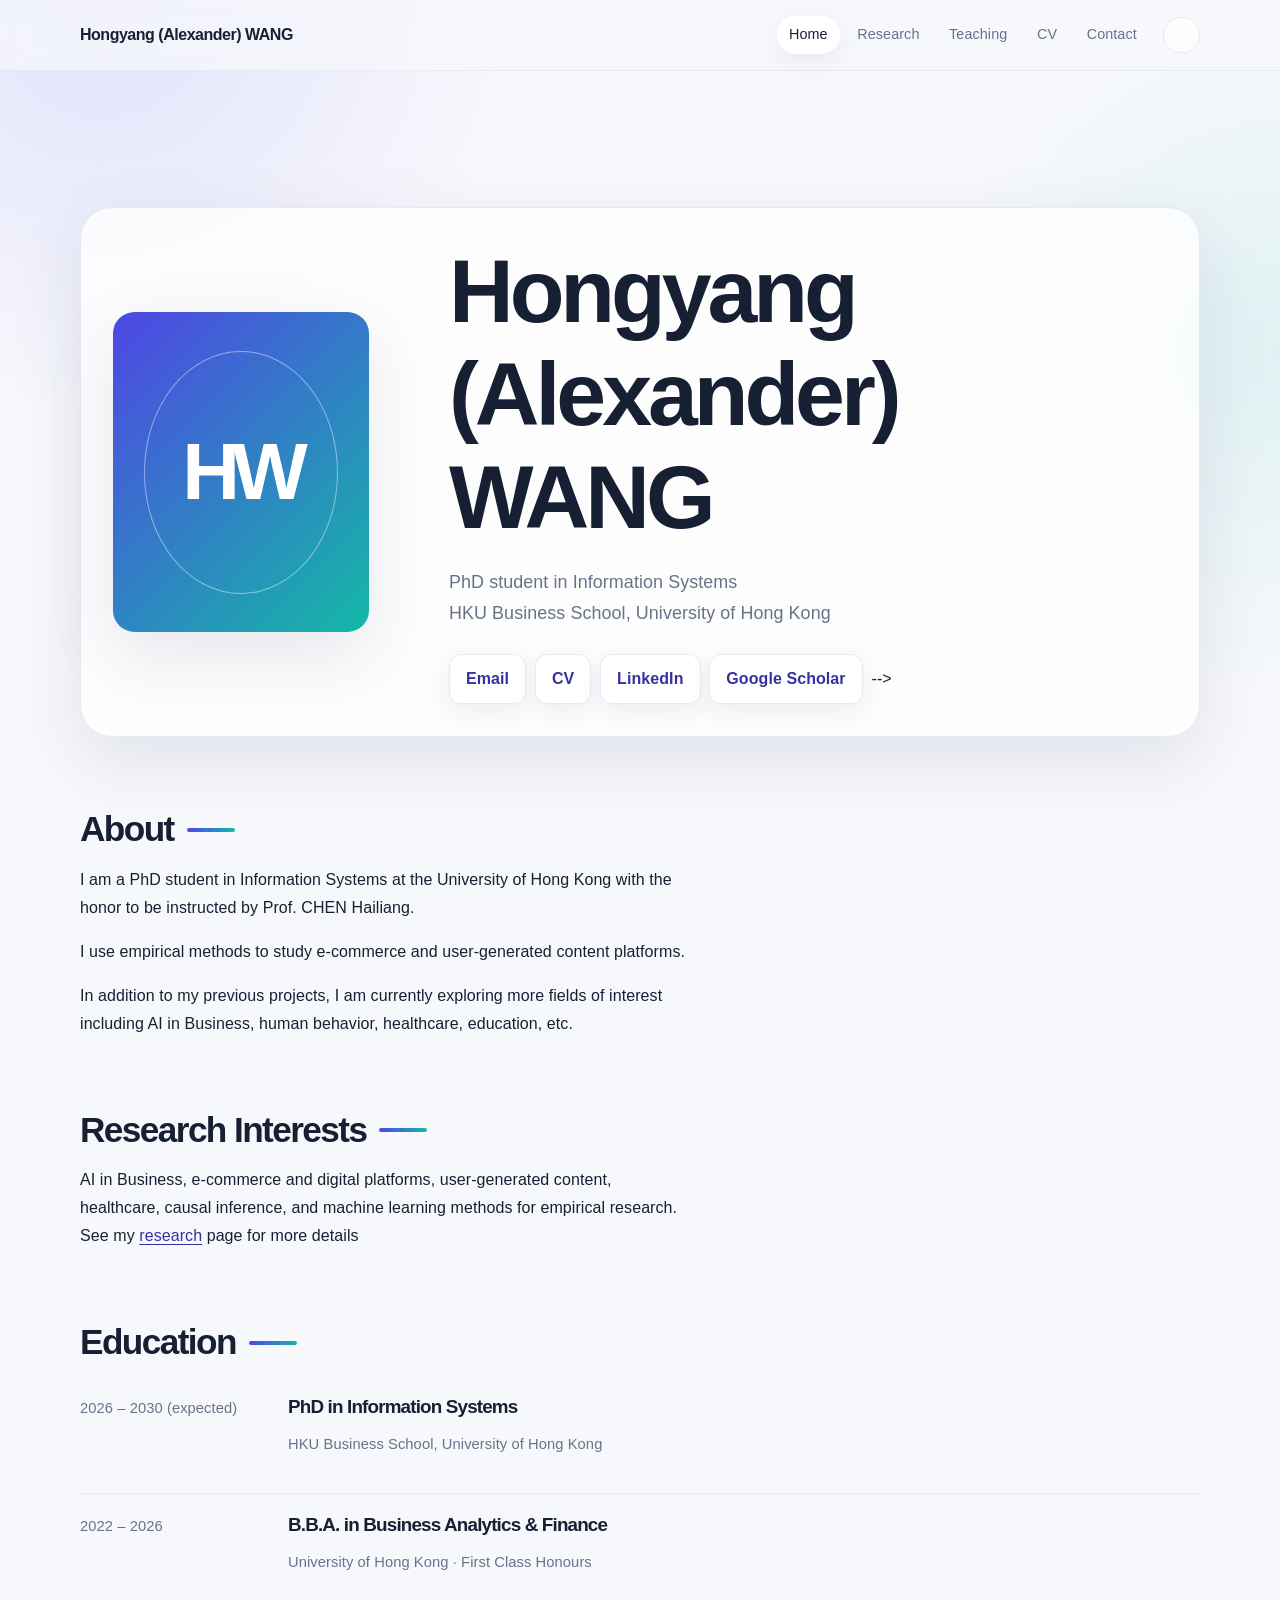
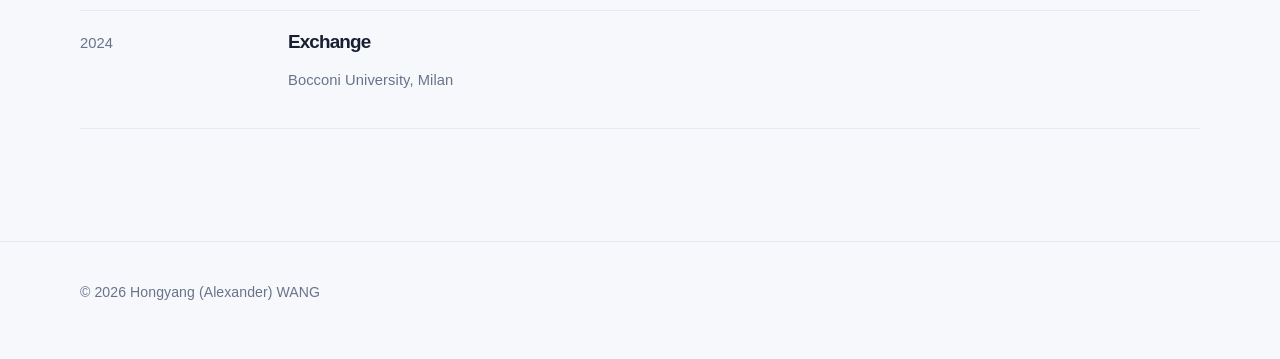
==== index.html @ e8b0f9a6 "Update index.html" ====
<!doctype html>
<html lang="en">
<head>
<meta charset="utf-8">
<meta name="viewport" content="width=device-width, initial-scale=1">
<title>Hongyang (Alexander) WANG | PhD Student in Information Systems</title>
<meta name="description" content="Personal academic website of Hongyang (Alexander) WANG, PhD student in Information Systems at the University of Hong Kong. Research, teaching, CV, and contact information.">
<meta name="author" content="Hongyang (Alexander) WANG">
<meta name="robots" content="index, follow">
<link rel="canonical" href="https://alexanderwhy.github.io/">
<meta name="theme-color" content="#ffffff" media="(prefers-color-scheme: light)">
<meta name="theme-color" content="#171a1f" media="(prefers-color-scheme: dark)">
<meta property="og:type" content="website">
<meta property="og:site_name" content="Hongyang (Alexander) WANG">
<meta property="og:title" content="Hongyang (Alexander) WANG | PhD Student in Information Systems">
<meta property="og:description" content="Personal academic website of Hongyang (Alexander) WANG, PhD student in Information Systems at the University of Hong Kong. Research, teaching, CV, and contact information.">
<meta property="og:url" content="https://alexanderwhy.github.io/">
<meta property="og:image" content="https://alexanderwhy.github.io/assets/photo.jpg">
<meta name="twitter:card" content="summary">
<meta name="twitter:title" content="Hongyang (Alexander) WANG | PhD Student in Information Systems">
<meta name="twitter:description" content="Personal academic website of Hongyang (Alexander) WANG, PhD student in Information Systems at the University of Hong Kong. Research, teaching, CV, and contact information.">
<link rel="icon" href="assets/favicon.svg" type="image/svg+xml">
<link rel="stylesheet" href="assets/style.css">
<script src="assets/theme.js"></script>
<script type="application/ld+json">
{
  "@context": "https://schema.org",
  "@type": "Person",
  "name": "Hongyang (Alexander) WANG",
  "alternateName": [
    "Alexander WANG",
    "WANG Hongyang"
  ],
  "jobTitle": "PhD Student in Information Systems",
  "alumniOf": {
    "@type": "CollegeOrUniversity",
    "name": "The University of Hong Kong"
  },
  "affiliation": {
    "@type": "CollegeOrUniversity",
    "name": "The University of Hong Kong"
  },
  "url": "https://alexanderwhy.github.io/",
  "knowsAbout": [
    "Information systems",
    "E-commerce",
    "User-generated content",
    "Machine learning",
    "Causal inference"
  ]
}
</script>
</head>
<body>
<a class="skip" href="#main">Skip to content</a>
<header class="site-header">
  <div class="wrap bar">
    <a class="site-name" href="index.html">Hongyang (Alexander) WANG</a>
    <nav aria-label="Main">
      <ul>
        <li><a href="index.html" aria-current="page">Home</a></li>
        <li><a href="research.html">Research</a></li>
        <li><a href="teaching.html">Teaching</a></li>
        <li><a href="cv.html">CV</a></li>
        <li><a href="contact.html">Contact</a></li>
      </ul>
      <button class="theme-toggle" type="button" hidden></button>
    </nav>
  </div>
</header>
<main id="main" class="wrap">

<section class="intro">
  <div class="portrait">
    <span class="initials" aria-hidden="true">HW</span>
    <img src="assets/photo.jpg" alt="Portrait of Hongyang (Alexander) WANG" width="336" height="420" onerror="this.remove()">
  </div>
  <div>
    <h1>Hongyang (Alexander) WANG</h1>
    <p class="subtitle">PhD student in Information Systems<br>HKU Business School, University of Hong Kong</p>
    <ul class="links">
      <li><a href="mailto:whyhku25@connect.hku.hk">Email</a></li>
      <li><a href="assets/Wang_Hongyang_CV.pdf">CV</a></li>
      <li><a href="https://www.linkedin.com/in/hongyang-wang-a38404253/">LinkedIn</a></li>
      <li><a href="https://scholar.google.com/citations?hl=en&user=YP1BX7oAAAAJ">Google Scholar</a></li>

      -->
    </ul>
  </div>
</section>

<section>
  <h2>About</h2>
  <p>I am a PhD student in Information Systems at the University of Hong Kong with the honor to be instructed by Prof. CHEN Hailiang. </p>
  <p>I use empirical methods to study e-commerce and user-generated content platforms.</p>
  <p>In addition to my previous projects, I am currently exploring more fields of interest including AI in Business, human behavior, healthcare, education, etc. </p>
</section>

<section>
  <h2>Research Interests</h2>
  <p>AI in Business, e-commerce and digital platforms, user-generated content, healthcare, causal inference, and machine learning methods for empirical research. See my <a href="research.html">research</a> page for more details</p>
</section>

<section>
  <h2>Education</h2>
  <div class="entry">
    <div class="when">2026 &ndash; 2030 (expected)</div>
    <div>
      <h3>PhD in Information Systems</h3>
      <p class="meta">HKU Business School, University of Hong Kong</p>
    </div>
  </div>
  <div class="entry">
    <div class="when">2022 &ndash; 2026</div>
    <div>
      <h3>B.B.A. in Business Analytics & Finance</h3>
      <p class="meta">University of Hong Kong &middot; First Class Honours</p>
    </div>
  </div>
  <div class="entry">
    <div class="when">2024</div>
    <div>
      <h3>Exchange</h3>
      <p class="meta">Bocconi University, Milan</p>
    </div>
  </div>
</section>

</main>
<footer class="site-footer">
  <div class="wrap">
    <p>&copy; 2026 Hongyang (Alexander) WANG</p>
  </div>
</footer>
</body>
</html>
---- assets/style.css ----
/* The site pages reference assets/style.css. Keep the canonical stylesheet available there. */
@import url("../style.css");
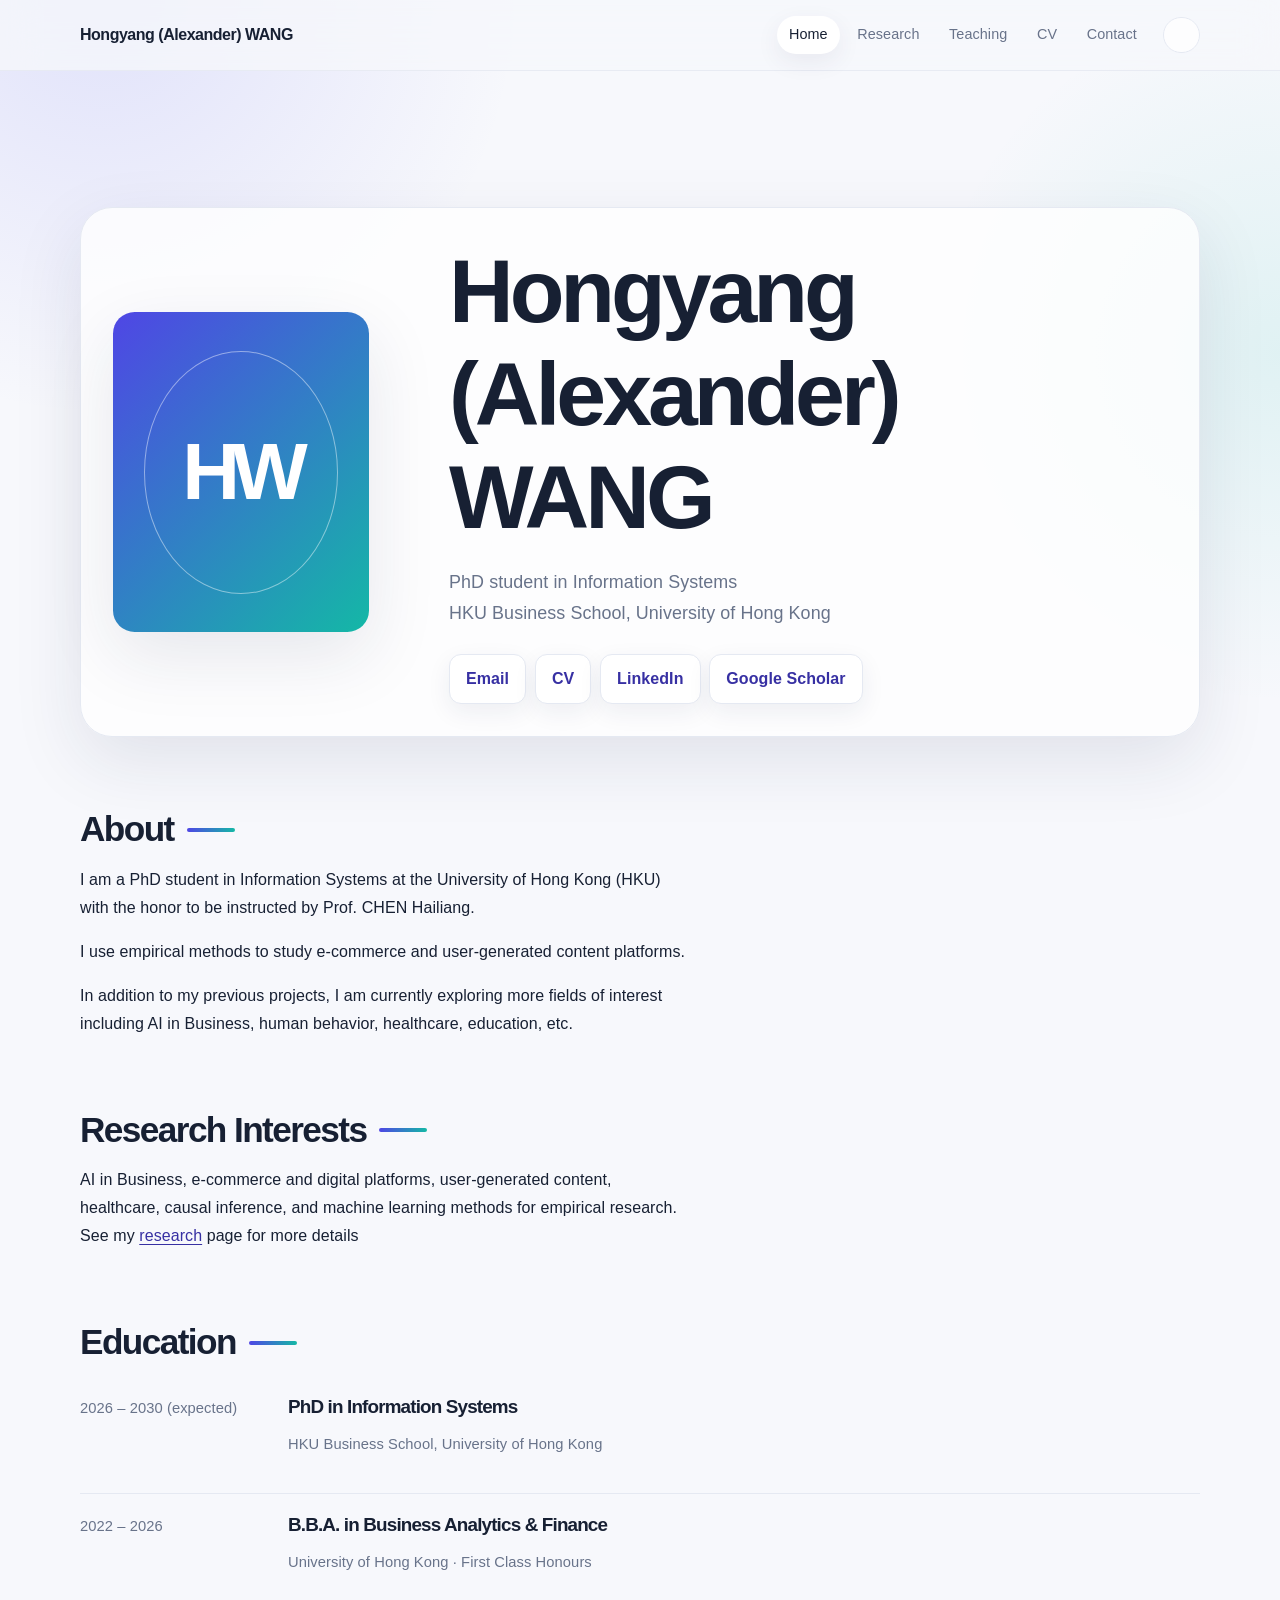
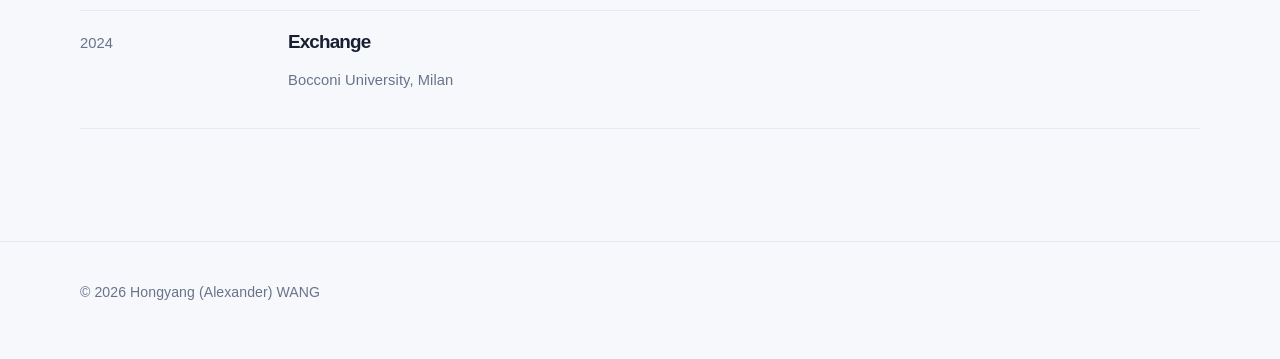
==== commit 8581e2b6: "Update index.html" ====
--- a/index.html
+++ b/index.html
@@ -84,14 +84,14 @@
       <li><a href="https://www.linkedin.com/in/hongyang-wang-a38404253/">LinkedIn</a></li>
       <li><a href="https://scholar.google.com/citations?hl=en&user=YP1BX7oAAAAJ">Google Scholar</a></li>
 
-      -->
+ 
     </ul>
   </div>
 </section>
 
 <section>
   <h2>About</h2>
-  <p>I am a PhD student in Information Systems at the University of Hong Kong with the honor to be instructed by Prof. CHEN Hailiang. </p>
+  <p>I am a PhD student in Information Systems at the University of Hong Kong (HKU) with the honor to be instructed by Prof. CHEN Hailiang. </p>
   <p>I use empirical methods to study e-commerce and user-generated content platforms.</p>
   <p>In addition to my previous projects, I am currently exploring more fields of interest including AI in Business, human behavior, healthcare, education, etc. </p>
 </section>
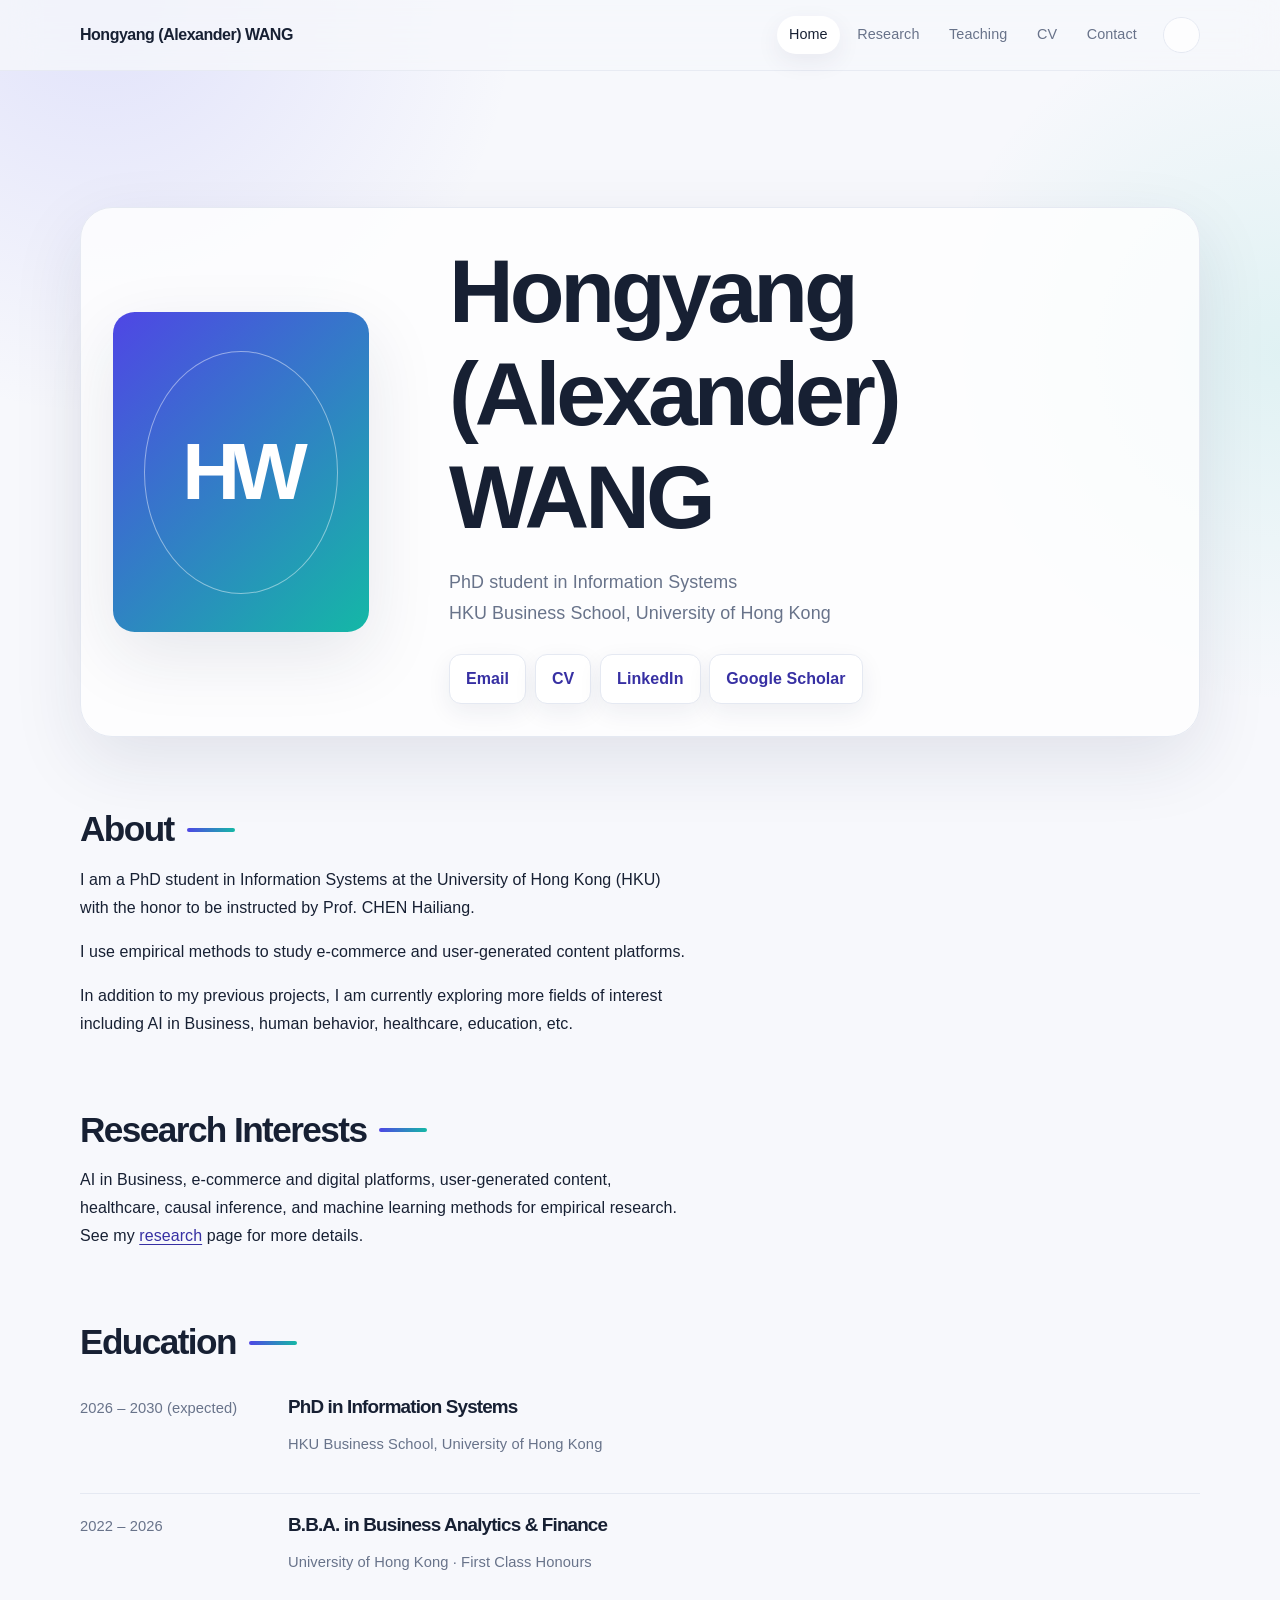
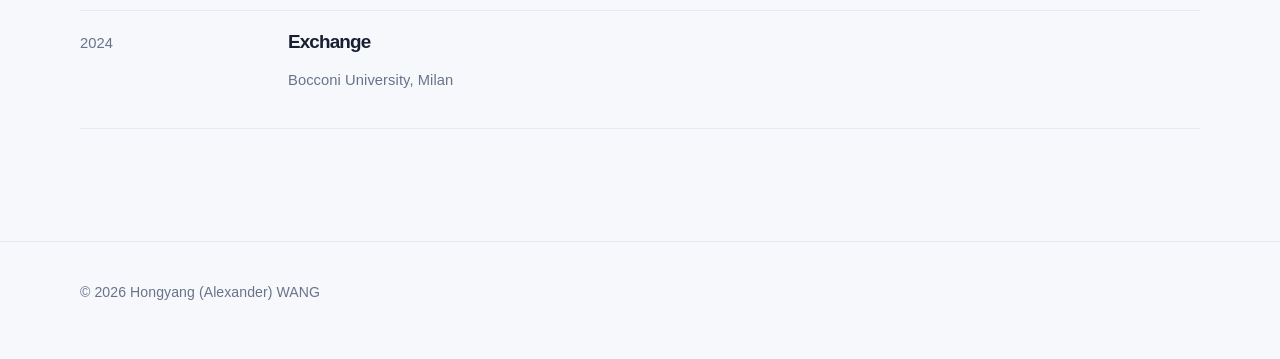
==== commit 40772736: "Fix punctuation in research interests section Added a period at the end of the research interests pa" ====
--- a/index.html
+++ b/index.html
@@ -98,7 +98,7 @@
 
 <section>
   <h2>Research Interests</h2>
-  <p>AI in Business, e-commerce and digital platforms, user-generated content, healthcare, causal inference, and machine learning methods for empirical research. See my <a href="research.html">research</a> page for more details</p>
+  <p>AI in Business, e-commerce and digital platforms, user-generated content, healthcare, causal inference, and machine learning methods for empirical research. See my <a href="research.html">research</a> page for more details.</p>
 </section>
 
 <section>
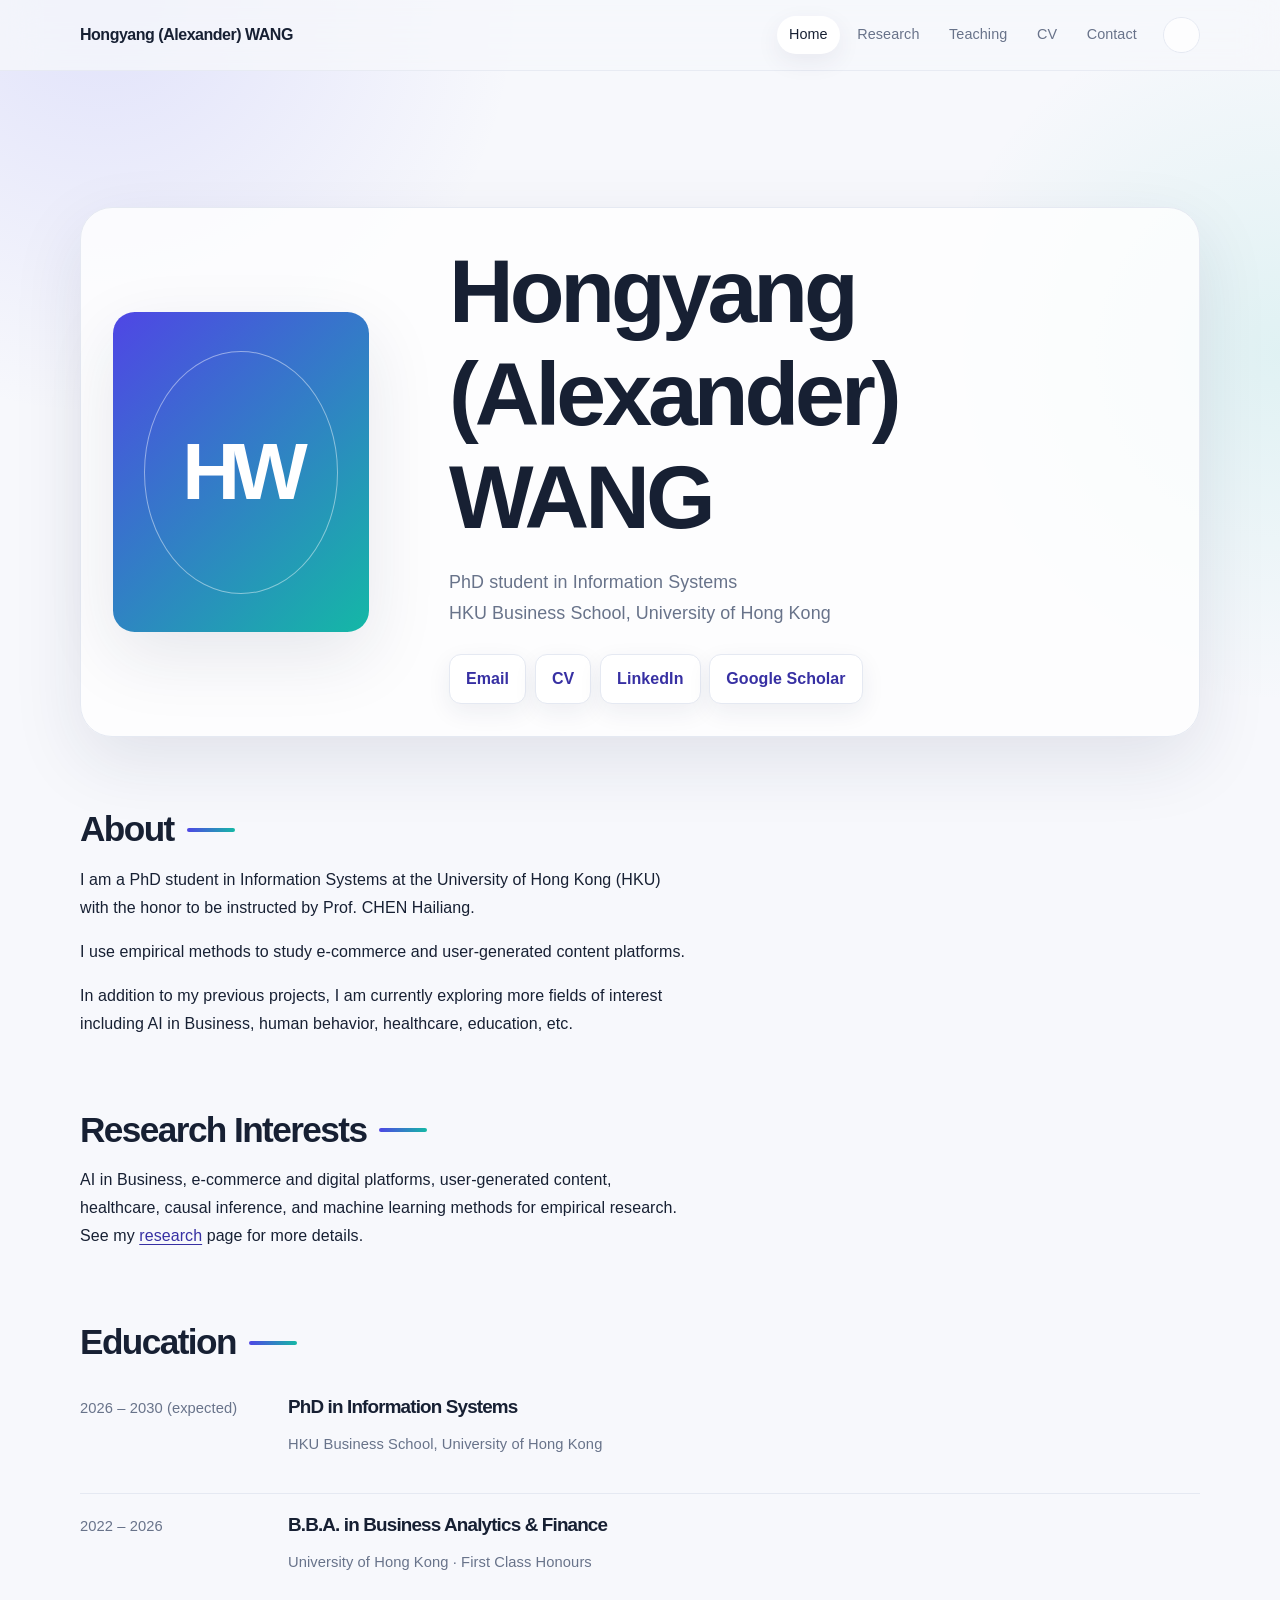
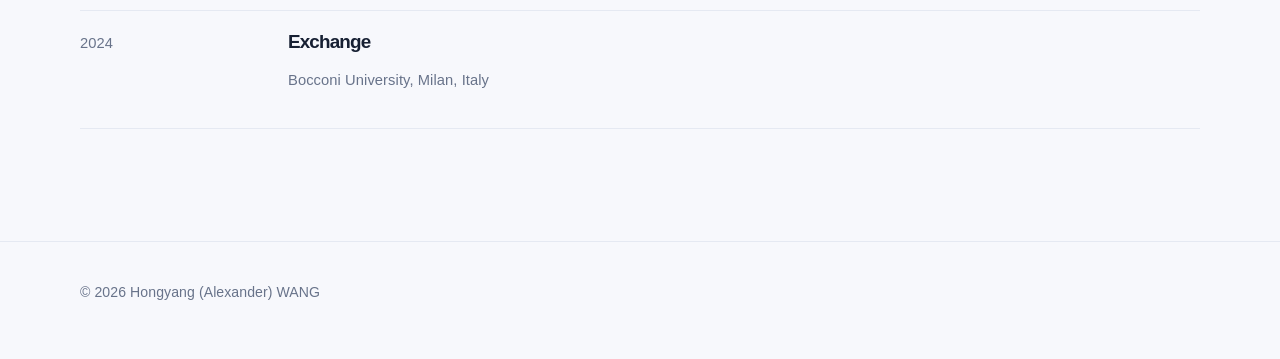
==== commit 1fb62db5: "Add country name to university location" ====
--- a/index.html
+++ b/index.html
@@ -121,7 +121,7 @@
     <div class="when">2024</div>
     <div>
       <h3>Exchange</h3>
-      <p class="meta">Bocconi University, Milan</p>
+      <p class="meta">Bocconi University, Milan, Italy</p>
     </div>
   </div>
 </section>
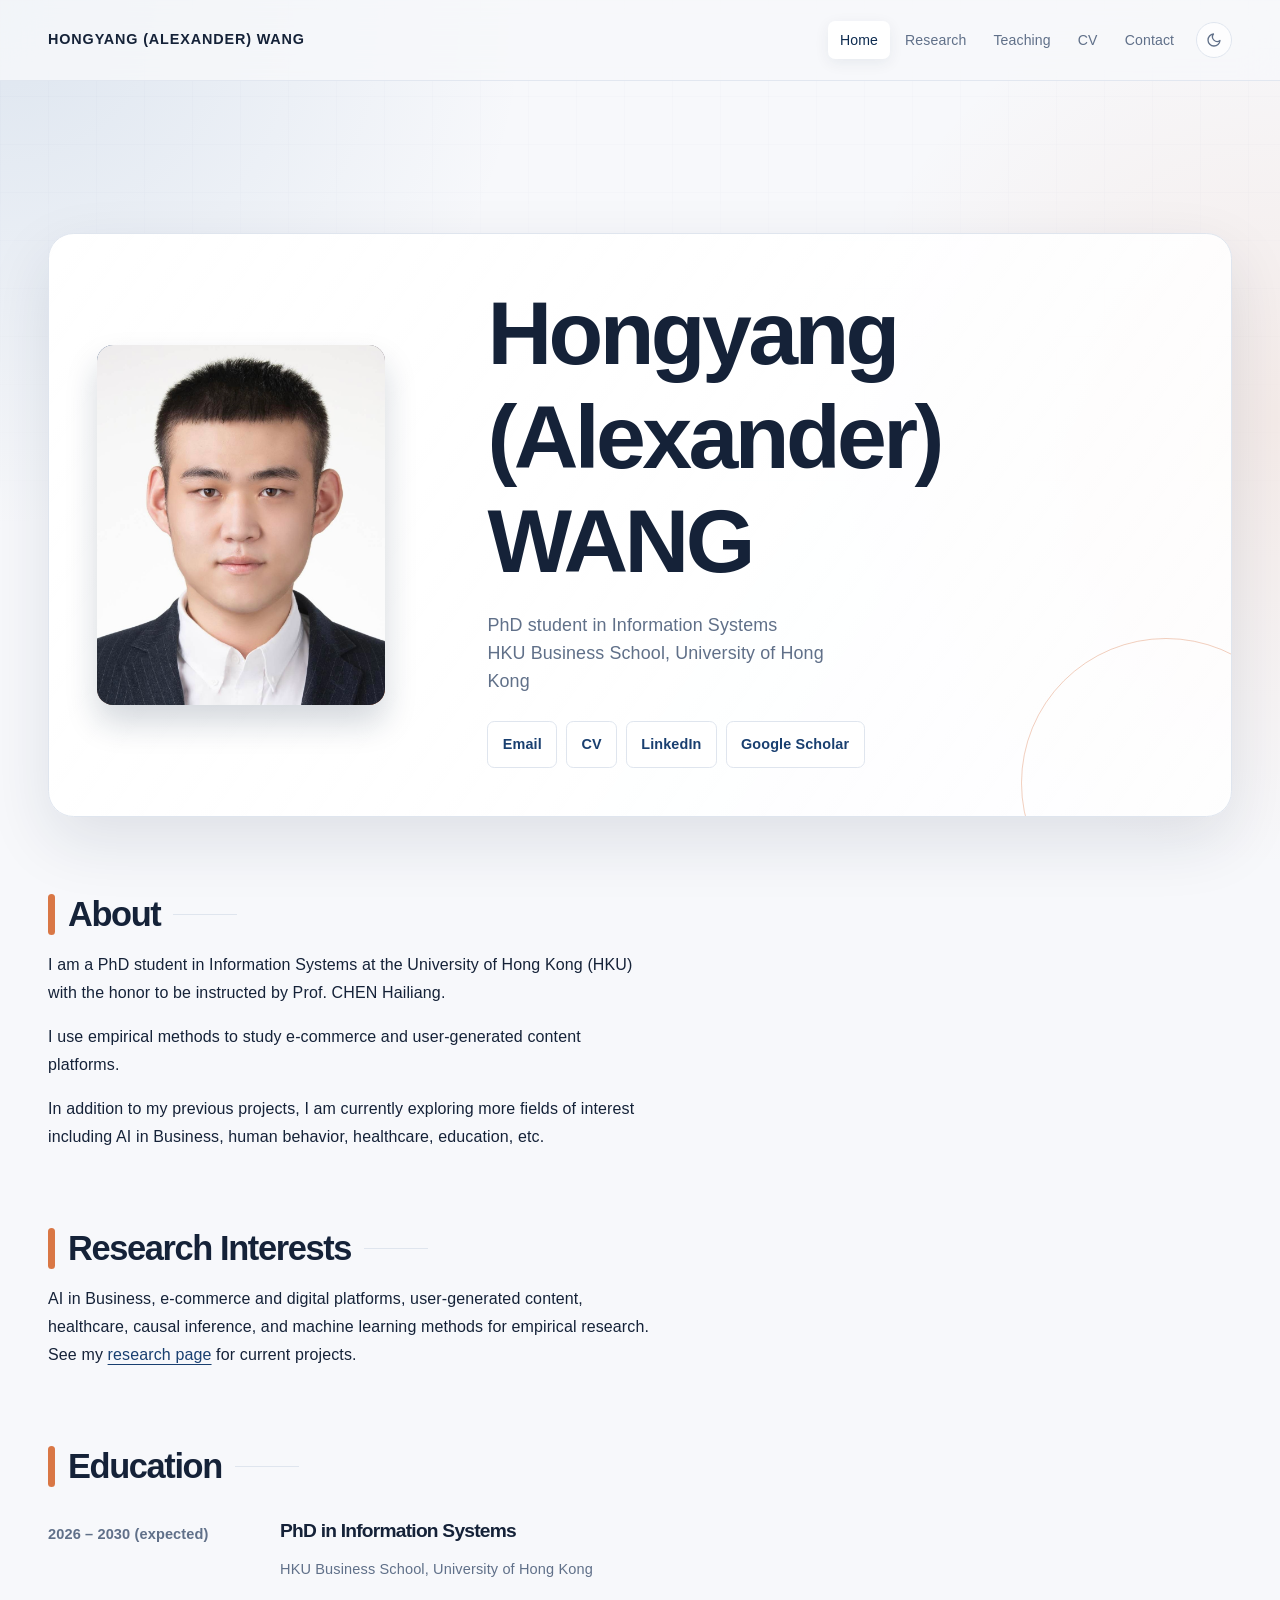
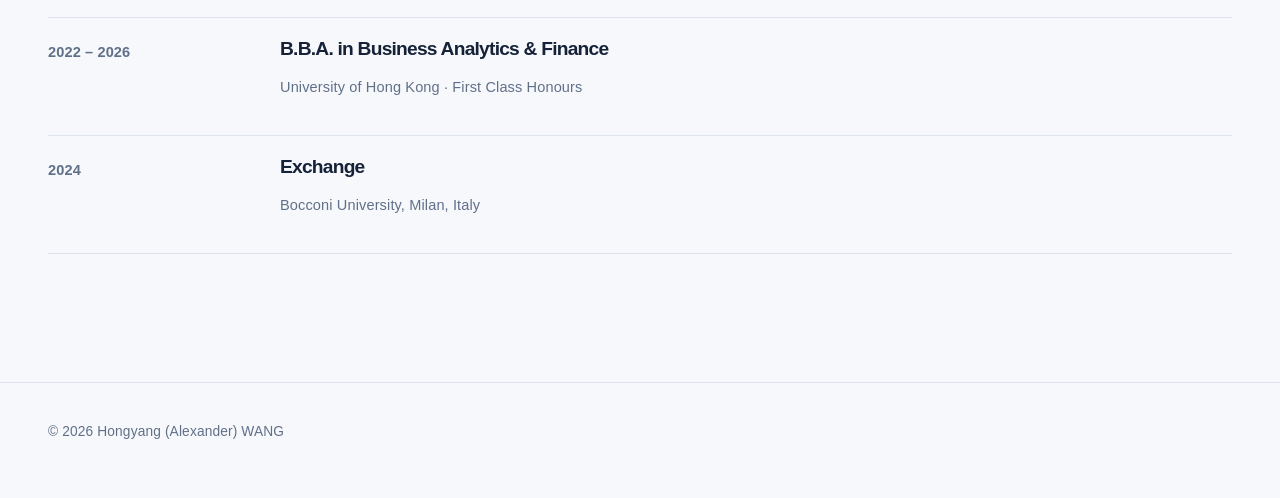
==== commit f52ede11: "Update page titles and use root favicon.svg across the academic website." ====
--- a/index.html
+++ b/index.html
@@ -3,8 +3,8 @@
 <head>
 <meta charset="utf-8">
 <meta name="viewport" content="width=device-width, initial-scale=1">
-<title>Hongyang (Alexander) WANG | PhD Student in Information Systems</title>
-<meta name="description" content="Personal academic website of Hongyang (Alexander) WANG, PhD student in Information Systems at the University of Hong Kong. Research, teaching, CV, and contact information.">
+<title>Home | WANG Hongyang</title>
+<meta name="description" content="Personal academic website of Hongyang (Alexander) WANG, PhD student in Information Systems at the University of Hong Kong. Research, teaching, CV, and contact info[...]
 <meta name="author" content="Hongyang (Alexander) WANG">
 <meta name="robots" content="index, follow">
 <link rel="canonical" href="https://alexanderwhy.github.io/">
@@ -13,13 +13,13 @@
 <meta property="og:type" content="website">
 <meta property="og:site_name" content="Hongyang (Alexander) WANG">
 <meta property="og:title" content="Hongyang (Alexander) WANG | PhD Student in Information Systems">
-<meta property="og:description" content="Personal academic website of Hongyang (Alexander) WANG, PhD student in Information Systems at the University of Hong Kong. Research, teaching, CV, and contact information.">
+<meta property="og:description" content="Personal academic website of Hongyang (Alexander) WANG, PhD student in Information Systems at the University of Hong Kong. Research, teaching, CV, and cont[...]
 <meta property="og:url" content="https://alexanderwhy.github.io/">
 <meta property="og:image" content="https://alexanderwhy.github.io/assets/photo.jpg">
 <meta name="twitter:card" content="summary">
 <meta name="twitter:title" content="Hongyang (Alexander) WANG | PhD Student in Information Systems">
-<meta name="twitter:description" content="Personal academic website of Hongyang (Alexander) WANG, PhD student in Information Systems at the University of Hong Kong. Research, teaching, CV, and contact information.">
-<link rel="icon" href="assets/favicon.svg" type="image/svg+xml">
+<meta name="twitter:description" content="Personal academic website of Hongyang (Alexander) WANG, PhD student in Information Systems at the University of Hong Kong. Research, teaching, CV, and con[...]
+<link rel="icon" href="favicon.svg" type="image/svg+xml">
 <link rel="stylesheet" href="assets/style.css">
 <script src="assets/theme.js"></script>
 <script type="application/ld+json">
@@ -27,27 +27,12 @@
   "@context": "https://schema.org",
   "@type": "Person",
   "name": "Hongyang (Alexander) WANG",
-  "alternateName": [
-    "Alexander WANG",
-    "WANG Hongyang"
-  ],
+  "alternateName": ["Alexander WANG", "WANG Hongyang"],
   "jobTitle": "PhD Student in Information Systems",
-  "alumniOf": {
-    "@type": "CollegeOrUniversity",
-    "name": "The University of Hong Kong"
-  },
-  "affiliation": {
-    "@type": "CollegeOrUniversity",
-    "name": "The University of Hong Kong"
-  },
+  "alumniOf": {"@type": "CollegeOrUniversity", "name": "The University of Hong Kong"},
+  "affiliation": {"@type": "CollegeOrUniversity", "name": "The University of Hong Kong"},
   "url": "https://alexanderwhy.github.io/",
-  "knowsAbout": [
-    "Information systems",
-    "E-commerce",
-    "User-generated content",
-    "Machine learning",
-    "Causal inference"
-  ]
+  "knowsAbout": ["Information systems", "E-commerce", "User-generated content", "Machine learning", "Causal inference"]
 }
 </script>
 </head>
@@ -69,12 +54,8 @@
   </div>
 </header>
 <main id="main" class="wrap">
-
 <section class="intro">
-  <div class="portrait">
-    <span class="initials" aria-hidden="true">HW</span>
-    <img src="assets/photo.jpg" alt="Portrait of Hongyang (Alexander) WANG" width="336" height="420" onerror="this.remove()">
-  </div>
+  <div class="portrait"><span class="initials" aria-hidden="true">HW</span><img src="assets/photo.jpg" alt="Portrait of Hongyang (Alexander) WANG" width="336" height="420" onerror="this.remove()"></div>
   <div>
     <h1>Hongyang (Alexander) WANG</h1>
     <p class="subtitle">PhD student in Information Systems<br>HKU Business School, University of Hong Kong</p>
@@ -83,54 +64,17 @@
       <li><a href="assets/Wang_Hongyang_CV.pdf">CV</a></li>
       <li><a href="https://www.linkedin.com/in/hongyang-wang-a38404253/">LinkedIn</a></li>
       <li><a href="https://scholar.google.com/citations?hl=en&user=YP1BX7oAAAAJ">Google Scholar</a></li>
-
- 
     </ul>
   </div>
 </section>
-
-<section>
-  <h2>About</h2>
-  <p>I am a PhD student in Information Systems at the University of Hong Kong (HKU) with the honor to be instructed by Prof. CHEN Hailiang. </p>
-  <p>I use empirical methods to study e-commerce and user-generated content platforms.</p>
-  <p>In addition to my previous projects, I am currently exploring more fields of interest including AI in Business, human behavior, healthcare, education, etc. </p>
+<section><h2>About</h2><p>I am a PhD student in Information Systems at the University of Hong Kong (HKU) with the honor to be instructed by Prof. CHEN Hailiang. </p><p>I use empirical methods to study e-commerce and user-generated content platforms.</p><p>In addition to my previous projects, I am currently exploring more fields of interest including AI in Business, human behavior, healthcare, education, etc. </p></section>
+<section><h2>Research Interests</h2><p>AI in Business, e-commerce and digital platforms, user-generated content, healthcare, causal inference, and machine learning methods for empirical research. See my <a href="research.html">research page</a> for current projects.</p></section>
+<section><h2>Education</h2>
+  <div class="entry"><div class="when">2026 &ndash; 2030 (expected)</div><div><h3>PhD in Information Systems</h3><p class="meta">HKU Business School, University of Hong Kong</p></div></div>
+  <div class="entry"><div class="when">2022 &ndash; 2026</div><div><h3>B.B.A. in Business Analytics & Finance</h3><p class="meta">University of Hong Kong &middot; First Class Honours</p></div></div>
+  <div class="entry"><div class="when">2024</div><div><h3>Exchange</h3><p class="meta">Bocconi University, Milan, Italy</p></div></div>
 </section>
-
-<section>
-  <h2>Research Interests</h2>
-  <p>AI in Business, e-commerce and digital platforms, user-generated content, healthcare, causal inference, and machine learning methods for empirical research. See my <a href="research.html">research</a> page for more details.</p>
-</section>
-
-<section>
-  <h2>Education</h2>
-  <div class="entry">
-    <div class="when">2026 &ndash; 2030 (expected)</div>
-    <div>
-      <h3>PhD in Information Systems</h3>
-      <p class="meta">HKU Business School, University of Hong Kong</p>
-    </div>
-  </div>
-  <div class="entry">
-    <div class="when">2022 &ndash; 2026</div>
-    <div>
-      <h3>B.B.A. in Business Analytics & Finance</h3>
-      <p class="meta">University of Hong Kong &middot; First Class Honours</p>
-    </div>
-  </div>
-  <div class="entry">
-    <div class="when">2024</div>
-    <div>
-      <h3>Exchange</h3>
-      <p class="meta">Bocconi University, Milan, Italy</p>
-    </div>
-  </div>
-</section>
-
 </main>
-<footer class="site-footer">
-  <div class="wrap">
-    <p>&copy; 2026 Hongyang (Alexander) WANG</p>
-  </div>
-</footer>
+<footer class="site-footer"><div class="wrap"><p>&copy; 2026 Hongyang (Alexander) WANG</p></div></footer>
 </body>
 </html>
--- a/assets/style.css
+++ b/assets/style.css
@@ -1,2 +1,147 @@
-/* The site pages reference assets/style.css. Keep the canonical stylesheet available there. */
-@import url("../style.css");
+:root {
+  --bg: #f7f8fb;
+  --surface: rgba(255, 255, 255, .82);
+  --surface-solid: #ffffff;
+  --ink: #152238;
+  --muted: #607089;
+  --line: #dfe5ee;
+  --primary: #193f70;
+  --primary-strong: #0d2b50;
+  --accent: #d97745;
+  --accent-soft: #fff1e9;
+  --blue-soft: #eaf1f8;
+  --shadow: 0 24px 65px rgba(19, 39, 67, .11);
+  --shadow-sm: 0 10px 28px rgba(19, 39, 67, .08);
+  --sans: Inter, ui-sans-serif, -apple-system, BlinkMacSystemFont, "Segoe UI", sans-serif;
+  --serif: Georgia, "Times New Roman", serif;
+  color-scheme: light;
+}
+
+[data-theme="dark"] {
+  --bg: #0d1724;
+  --surface: rgba(20, 34, 52, .86);
+  --surface-solid: #142238;
+  --ink: #f4f7fb;
+  --muted: #adbacb;
+  --line: #2d4057;
+  --primary: #9bc1e9;
+  --primary-strong: #c9e0f5;
+  --accent: #f3a879;
+  --accent-soft: #382a27;
+  --blue-soft: #1a3048;
+  --shadow: 0 24px 65px rgba(0, 0, 0, .28);
+  --shadow-sm: 0 10px 28px rgba(0, 0, 0, .22);
+  color-scheme: dark;
+}
+
+*, *::before { box-sizing: border-box; }
+html { scroll-behavior: smooth; }
+body {
+  min-width: 320px;
+  margin: 0;
+  overflow-x: hidden;
+  background: radial-gradient(circle at 0% 0%, rgba(84, 130, 177, .16), transparent 33rem),
+    radial-gradient(circle at 100% 20%, rgba(217, 119, 69, .10), transparent 28rem), var(--bg);
+  color: var(--ink);
+  font-family: var(--sans);
+  font-size: 1rem;
+  line-height: 1.75;
+  letter-spacing: .008em;
+}
+body::before {
+  position: fixed;
+  inset: 0;
+  z-index: -1;
+  pointer-events: none;
+  content: "";
+  opacity: .22;
+  background-image: linear-gradient(rgba(25, 63, 112, .08) 1px, transparent 1px), linear-gradient(90deg, rgba(25, 63, 112, .08) 1px, transparent 1px);
+  background-size: 48px 48px;
+  mask-image: linear-gradient(to bottom, black, transparent 70%);
+}
+.wrap { width: min(100% - 3rem, 74rem); margin: 0 auto; }
+a { color: var(--primary); text-underline-offset: .22em; transition: color .2s, opacity .2s; }
+a:hover, a:focus-visible { color: var(--accent); }
+.skip { position: absolute; left: -999px; }
+.skip:focus { left: 1rem; top: 1rem; z-index: 100; padding: .55rem .85rem; color: var(--ink); background: var(--surface-solid); border-radius: .45rem; box-shadow: var(--shadow-sm); }
+
+.site-header {
+  position: sticky;
+  top: 0;
+  z-index: 20;
+  border-bottom: 1px solid color-mix(in srgb, var(--line) 82%, transparent);
+  background: color-mix(in srgb, var(--bg) 82%, transparent);
+  backdrop-filter: blur(18px);
+}
+.bar { display: flex; align-items: center; justify-content: space-between; gap: 2rem; min-height: 5rem; }
+.site-name { color: var(--ink); font-size: .9rem; font-weight: 800; letter-spacing: .06em; text-decoration: none; text-transform: uppercase; }
+nav { display: flex; align-items: center; gap: .65rem; }
+nav ul, .links { display: flex; align-items: center; flex-wrap: wrap; gap: .25rem; margin: 0; padding: 0; list-style: none; }
+nav a { display: block; padding: .42rem .72rem; color: var(--muted); border-radius: .45rem; font-size: .88rem; text-decoration: none; }
+nav a:hover, nav a:focus-visible, nav a[aria-current="page"] { color: var(--primary-strong); background: var(--surface-solid); box-shadow: 0 4px 15px rgba(19, 39, 67, .07); }
+[data-theme="dark"] nav a:hover, [data-theme="dark"] nav a:focus-visible, [data-theme="dark"] nav a[aria-current="page"] { color: var(--ink); }
+.theme-toggle { display: inline-grid; width: 2.25rem; height: 2.25rem; place-items: center; padding: 0; color: var(--muted); border: 1px solid var(--line); border-radius: 50%; background: var(--surface); cursor: pointer; }
+.theme-toggle:hover { color: var(--accent); border-color: var(--accent); }
+
+main { position: relative; padding: 6.5rem 0 8rem; }
+h1, h2, h3 { margin: 0 0 .8rem; color: var(--ink); line-height: 1.16; letter-spacing: -.04em; }
+h1 { max-width: 13ch; font-size: clamp(3.3rem, 7vw, 6.2rem); }
+h2 { display: flex; align-items: center; gap: .8rem; margin-top: 4.8rem; font-size: clamp(1.55rem, 3vw, 2.15rem); }
+h2::before { width: .45rem; height: 1.2em; border-radius: 1rem; background: var(--accent); content: ""; }
+h2::after { width: 4rem; height: 1px; background: var(--line); content: ""; }
+h3 { font-size: 1.2rem; }
+p { max-width: 68ch; }
+.lede, .subtitle { color: var(--muted); font-size: 1.12rem; }
+
+.intro { position: relative; display: grid; grid-template-columns: minmax(13rem, 18rem) 1fr; align-items: center; gap: clamp(2.5rem, 8vw, 6.5rem); padding: clamp(1.5rem, 4vw, 3rem); overflow: hidden; border: 1px solid var(--line); border-radius: 1.6rem; background: linear-gradient(125deg, var(--surface-solid), var(--surface)); box-shadow: var(--shadow); }
+.intro::after { position: absolute; right: -5rem; bottom: -7rem; width: 18rem; height: 18rem; border: 1px solid color-mix(in srgb, var(--accent) 35%, transparent); border-radius: 50%; content: ""; }
+.intro h1 { margin-bottom: 1.15rem; }
+.subtitle { max-width: 35ch; line-height: 1.55; }
+.portrait { position: relative; width: 100%; aspect-ratio: 4 / 5; overflow: hidden; border-radius: 1rem; background: linear-gradient(145deg, var(--primary), var(--accent)); box-shadow: 0 18px 32px rgba(19, 39, 67, .18); }
+.portrait::after { position: absolute; inset: .8rem; border: 1px solid rgba(255,255,255,.55); border-radius: .65rem; content: ""; pointer-events: none; }
+.portrait img { position: absolute; inset: 0; z-index: 1; width: 100%; height: 100%; object-fit: cover; }
+.initials { display: grid; height: 100%; place-items: center; color: white; font-family: var(--serif); font-size: clamp(3.5rem, 8vw, 5.5rem); font-weight: 700; }
+.links { position: relative; z-index: 1; gap: .55rem; margin-top: 1.6rem; }
+.links a, .btn { display: inline-flex; align-items: center; justify-content: center; padding: .62rem .9rem; border: 1px solid var(--line); border-radius: .45rem; background: var(--surface-solid); font-size: .9rem; font-weight: 700; text-decoration: none; transition: transform .2s, box-shadow .2s, background .2s; }
+.links a:hover, .links a:focus-visible, .btn:hover, .btn:focus-visible { transform: translateY(-2px); box-shadow: var(--shadow-sm); }
+.btn { color: white; border-color: var(--primary); background: var(--primary); }
+.btn:hover, .btn:focus-visible { color: white; background: var(--primary-strong); }
+
+section { margin-top: 3rem; }
+.entry { display: grid; grid-template-columns: 12rem 1fr; gap: 1rem 2.5rem; padding: 1.25rem 0; border-bottom: 1px solid var(--line); }
+.entry .when, .meta { color: var(--muted); font-size: .91rem; }
+.entry .when { padding-top: .12rem; font-weight: 700; }
+.entry h3 { margin-bottom: .22rem; }
+.plain { padding-left: 1.2rem; }
+.paper { position: relative; margin: 1rem 0; padding: 1.45rem 1.55rem; border: 1px solid var(--line); border-radius: .85rem; background: var(--surface); box-shadow: var(--shadow-sm); transition: transform .25s, border-color .25s, box-shadow .25s; }
+.paper:hover { border-color: color-mix(in srgb, var(--accent) 60%, var(--line)); transform: translateY(-4px); box-shadow: var(--shadow); }
+.paper.featured { border-color: color-mix(in srgb, var(--accent) 60%, var(--line)); }
+.paper.featured::before { display: inline-block; margin-bottom: .8rem; padding: .2rem .5rem; color: var(--accent); border: 1px solid color-mix(in srgb, var(--accent) 35%, transparent); border-radius: 99px; font-size: .67rem; font-weight: 800; letter-spacing: .14em; content: "FEATURED"; }
+.paper h3 { font-size: 1.35rem; }
+details { margin-top: 1rem; padding-top: .8rem; border-top: 1px solid var(--line); }
+summary { color: var(--primary); cursor: pointer; font-weight: 700; }
+.contact { display: grid; grid-template-columns: 8rem 1fr; gap: 1rem; max-width: 46rem; padding: 1.5rem; border: 1px solid var(--line); border-radius: .85rem; background: var(--surface); box-shadow: var(--shadow-sm); }
+.contact dt { color: var(--muted); font-weight: 700; }
+.contact dd { margin: 0; }
+.todo { color: var(--muted); font-style: italic; }
+.site-footer { padding: 1.5rem 0 2.5rem; color: var(--muted); border-top: 1px solid var(--line); font-size: .86rem; }
+
+.reveal { opacity: 0; transform: translateY(16px); }
+.reveal.is-visible { opacity: 1; transform: none; transition: opacity .65s ease, transform .65s ease; }
+@media (max-width: 42rem) {
+  .wrap { width: min(100% - 1.5rem, 74rem); }
+  .bar { align-items: flex-start; flex-direction: column; gap: .7rem; padding: .85rem 0; }
+  nav { width: 100%; justify-content: space-between; }
+  nav ul { gap: .05rem; }
+  nav a { padding: .35rem .45rem; font-size: .78rem; }
+  main { padding-top: 3.5rem; }
+  .intro { grid-template-columns: 1fr; gap: 1.8rem; padding: 1.25rem; }
+  .portrait { width: 9.5rem; }
+  .entry, .contact { grid-template-columns: 1fr; gap: .25rem; }
+  h1 { font-size: 3.35rem; }
+  h2 { margin-top: 3.5rem; }
+}
+@media (prefers-reduced-motion: reduce) {
+  *, *::before { scroll-behavior: auto !important; animation: none !important; transition: none !important; }
+  .reveal { opacity: 1; transform: none; }
+}
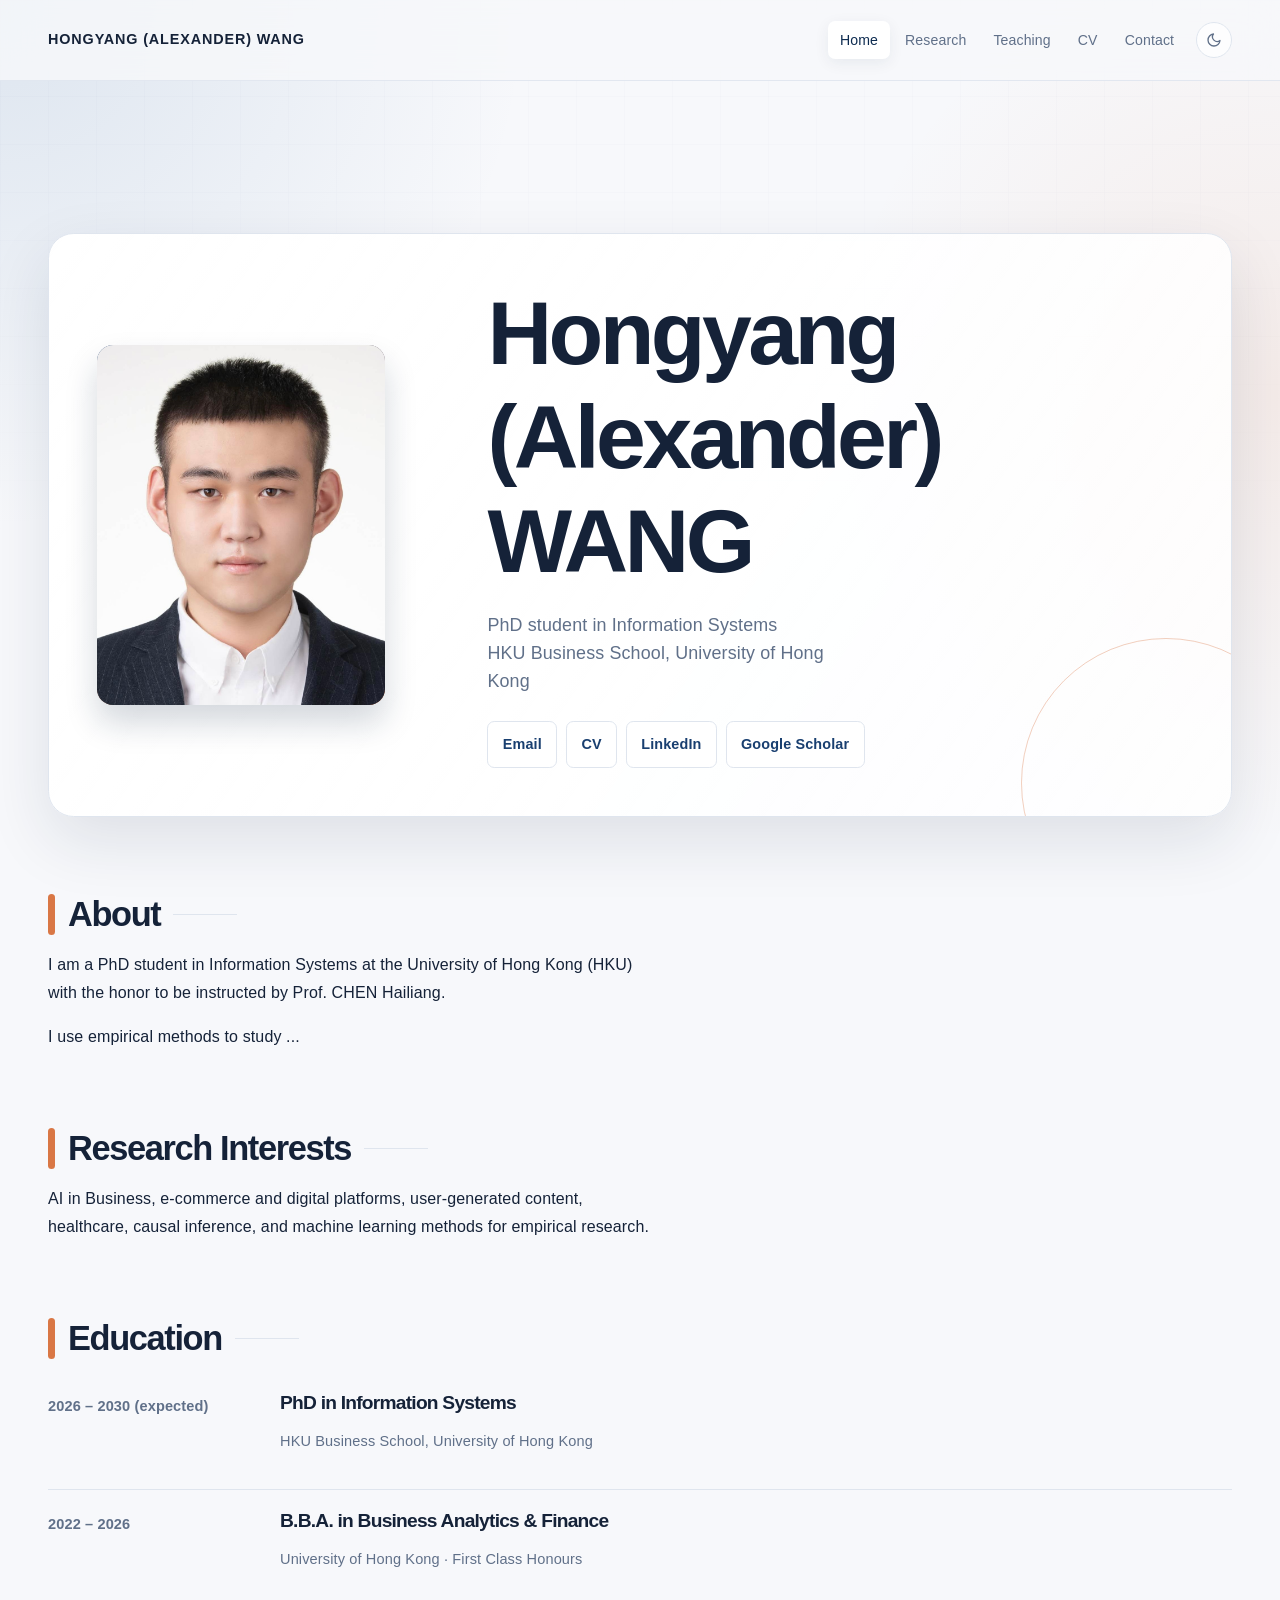
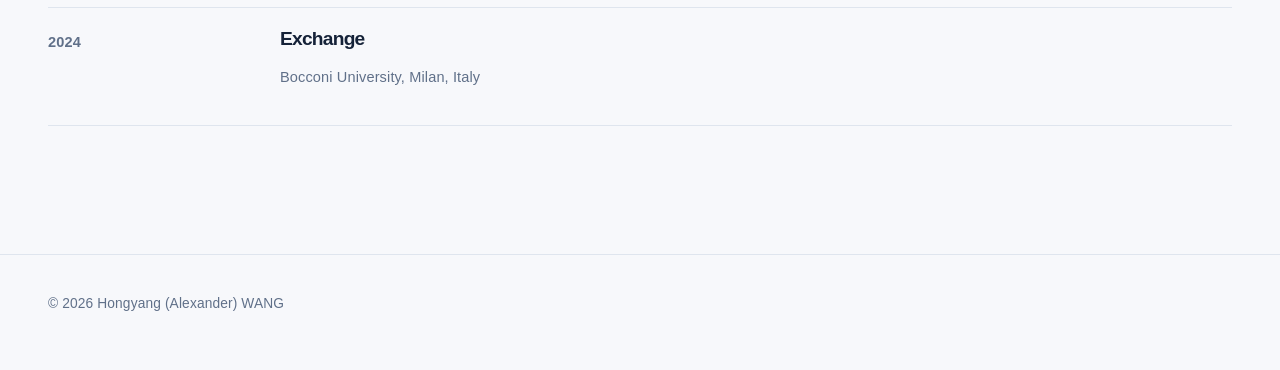
==== commit 5a966d77: "Align the Home page favicon with the same icon used by the other pages." ====
--- a/index.html
+++ b/index.html
@@ -4,7 +4,7 @@
 <meta charset="utf-8">
 <meta name="viewport" content="width=device-width, initial-scale=1">
 <title>Home | WANG Hongyang</title>
-<meta name="description" content="Personal academic website of Hongyang (Alexander) WANG, PhD student in Information Systems at the University of Hong Kong. Research, teaching, CV, and contact info[...]
+<meta name="description" content="Personal academic website of Hongyang (Alexander) WANG, PhD student in Information Systems at the University of Hong Kong. Research, teaching, CV, and contact information.">
 <meta name="author" content="Hongyang (Alexander) WANG">
 <meta name="robots" content="index, follow">
 <link rel="canonical" href="https://alexanderwhy.github.io/">
@@ -13,13 +13,13 @@
 <meta property="og:type" content="website">
 <meta property="og:site_name" content="Hongyang (Alexander) WANG">
 <meta property="og:title" content="Hongyang (Alexander) WANG | PhD Student in Information Systems">
-<meta property="og:description" content="Personal academic website of Hongyang (Alexander) WANG, PhD student in Information Systems at the University of Hong Kong. Research, teaching, CV, and cont[...]
+<meta property="og:description" content="Personal academic website of Hongyang (Alexander) WANG, PhD student in Information Systems at the University of Hong Kong. Research, teaching, CV, and contact information.">
 <meta property="og:url" content="https://alexanderwhy.github.io/">
 <meta property="og:image" content="https://alexanderwhy.github.io/assets/photo.jpg">
 <meta name="twitter:card" content="summary">
 <meta name="twitter:title" content="Hongyang (Alexander) WANG | PhD Student in Information Systems">
-<meta name="twitter:description" content="Personal academic website of Hongyang (Alexander) WANG, PhD student in Information Systems at the University of Hong Kong. Research, teaching, CV, and con[...]
-<link rel="icon" href="favicon.svg" type="image/svg+xml">
+<meta name="twitter:description" content="Personal academic website of Hongyang (Alexander) WANG, PhD student in Information Systems at the University of Hong Kong. Research, teaching, CV, and contact information.">
+<link rel="icon" href="assets/favicon.svg" type="image/svg+xml">
 <link rel="stylesheet" href="assets/style.css">
 <script src="assets/theme.js"></script>
 <script type="application/ld+json">
@@ -67,8 +67,8 @@
     </ul>
   </div>
 </section>
-<section><h2>About</h2><p>I am a PhD student in Information Systems at the University of Hong Kong (HKU) with the honor to be instructed by Prof. CHEN Hailiang. </p><p>I use empirical methods to study e-commerce and user-generated content platforms.</p><p>In addition to my previous projects, I am currently exploring more fields of interest including AI in Business, human behavior, healthcare, education, etc. </p></section>
-<section><h2>Research Interests</h2><p>AI in Business, e-commerce and digital platforms, user-generated content, healthcare, causal inference, and machine learning methods for empirical research. See my <a href="research.html">research page</a> for current projects.</p></section>
+<section><h2>About</h2><p>I am a PhD student in Information Systems at the University of Hong Kong (HKU) with the honor to be instructed by Prof. CHEN Hailiang. </p><p>I use empirical methods to study ...</p></section>
+<section><h2>Research Interests</h2><p>AI in Business, e-commerce and digital platforms, user-generated content, healthcare, causal inference, and machine learning methods for empirical research.</p></section>
 <section><h2>Education</h2>
   <div class="entry"><div class="when">2026 &ndash; 2030 (expected)</div><div><h3>PhD in Information Systems</h3><p class="meta">HKU Business School, University of Hong Kong</p></div></div>
   <div class="entry"><div class="when">2022 &ndash; 2026</div><div><h3>B.B.A. in Business Analytics & Finance</h3><p class="meta">University of Hong Kong &middot; First Class Honours</p></div></div>
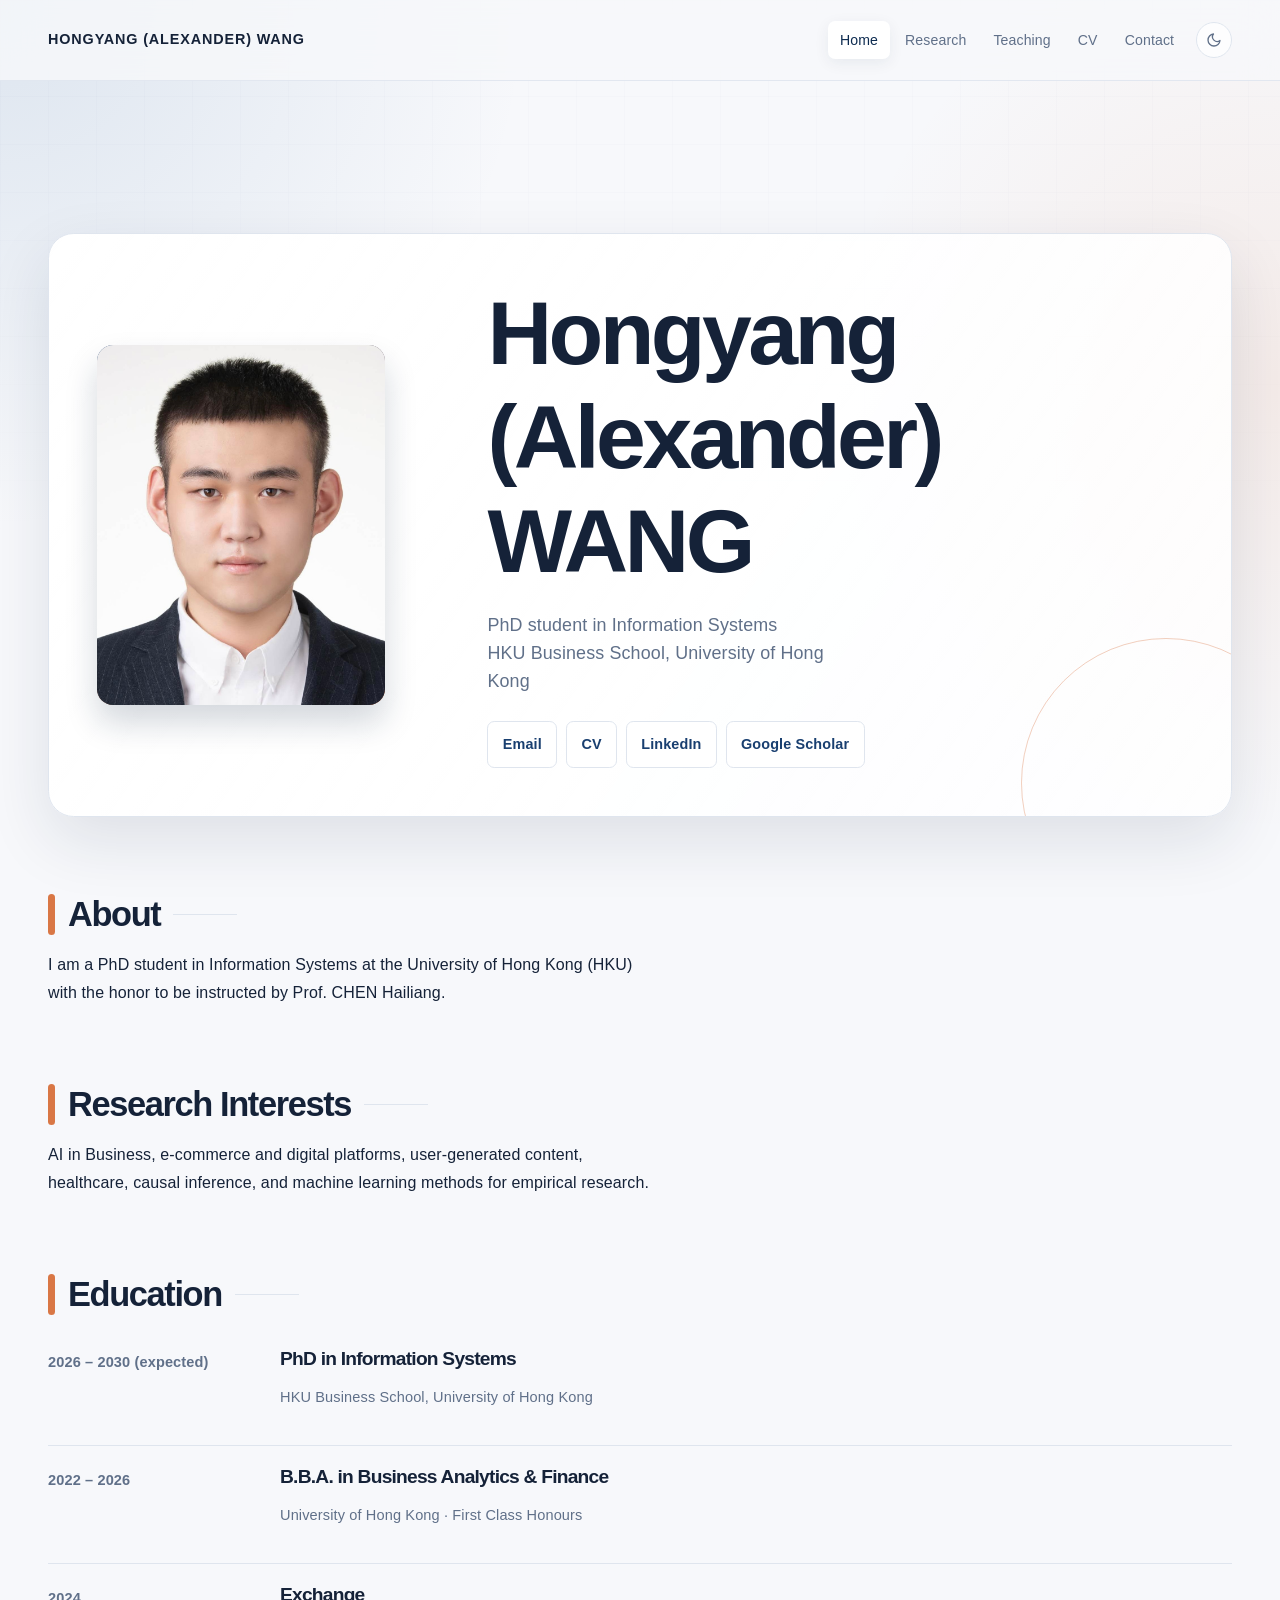
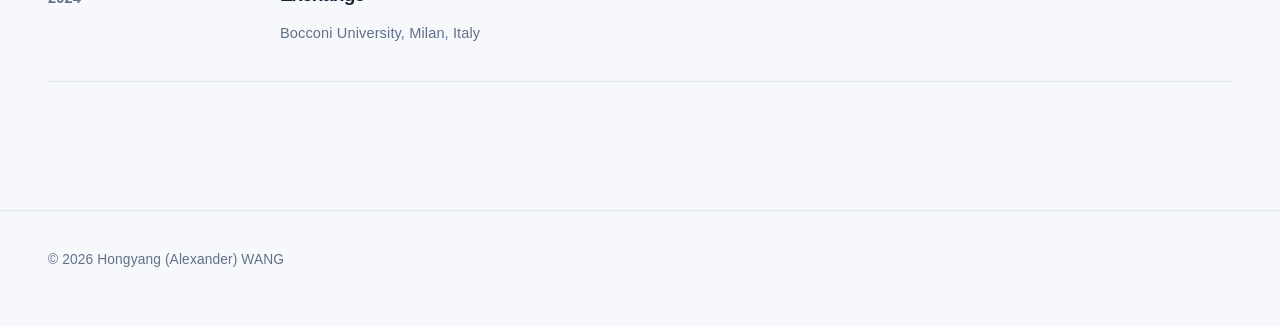
==== commit 29b76d0f: "Update About section in index.html Removed additional paragraph from the About section." ====
--- a/index.html
+++ b/index.html
@@ -19,7 +19,7 @@
 <meta name="twitter:card" content="summary">
 <meta name="twitter:title" content="Hongyang (Alexander) WANG | PhD Student in Information Systems">
 <meta name="twitter:description" content="Personal academic website of Hongyang (Alexander) WANG, PhD student in Information Systems at the University of Hong Kong. Research, teaching, CV, and contact information.">
-<link rel="icon" href="assets/favicon.svg" type="image/svg+xml">
+<link rel="icon" href="favicon.svg" type="image/svg+xml">
 <link rel="stylesheet" href="assets/style.css">
 <script src="assets/theme.js"></script>
 <script type="application/ld+json">
@@ -67,7 +67,7 @@
     </ul>
   </div>
 </section>
-<section><h2>About</h2><p>I am a PhD student in Information Systems at the University of Hong Kong (HKU) with the honor to be instructed by Prof. CHEN Hailiang. </p><p>I use empirical methods to study ...</p></section>
+<section><h2>About</h2><p>I am a PhD student in Information Systems at the University of Hong Kong (HKU) with the honor to be instructed by Prof. CHEN Hailiang. </p></section>
 <section><h2>Research Interests</h2><p>AI in Business, e-commerce and digital platforms, user-generated content, healthcare, causal inference, and machine learning methods for empirical research.</p></section>
 <section><h2>Education</h2>
   <div class="entry"><div class="when">2026 &ndash; 2030 (expected)</div><div><h3>PhD in Information Systems</h3><p class="meta">HKU Business School, University of Hong Kong</p></div></div>
